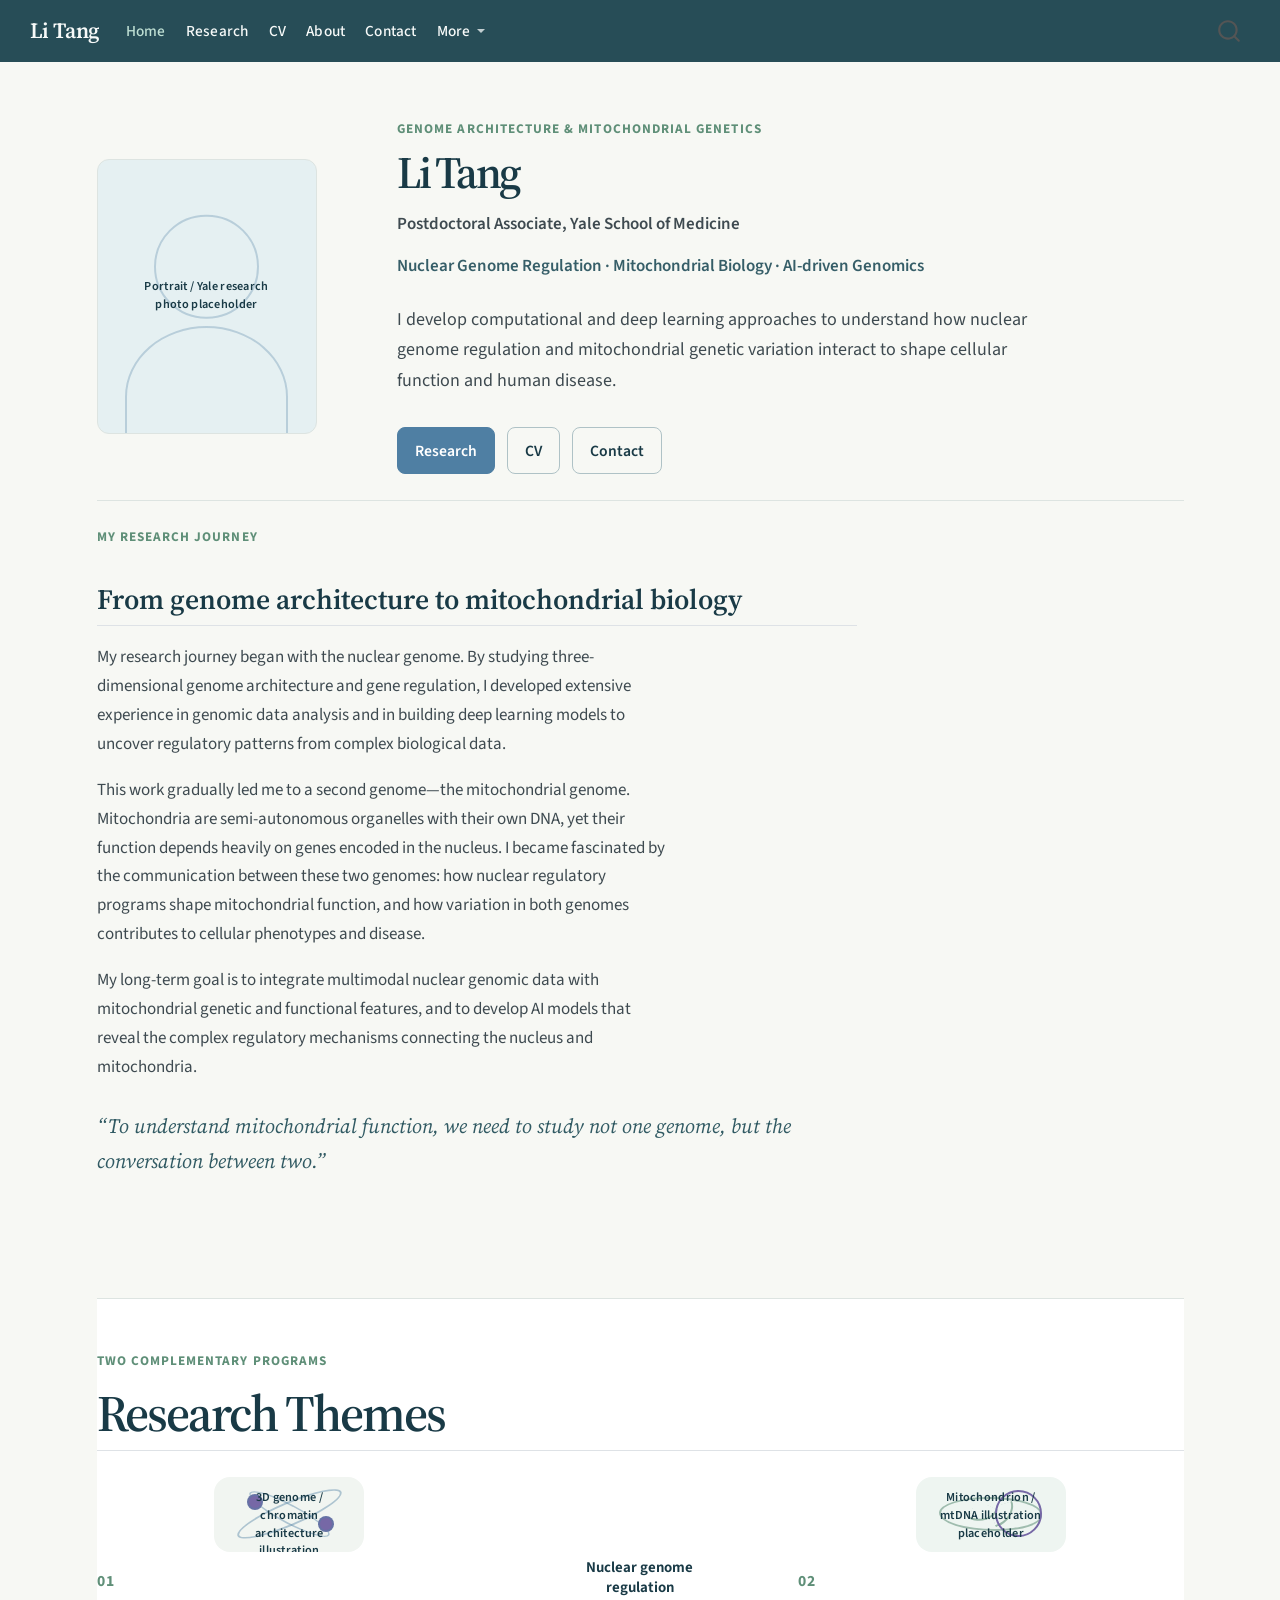
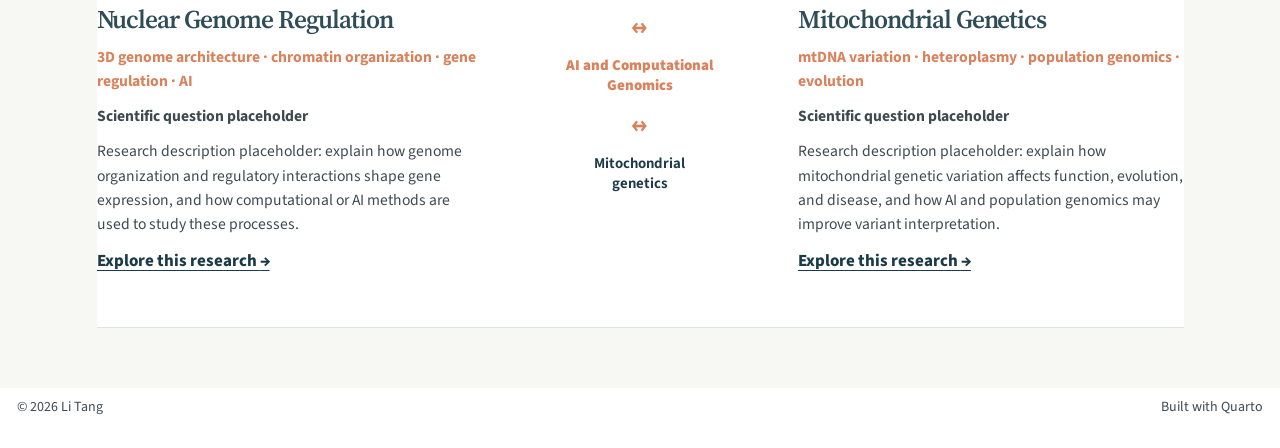
==== docs/index.html @ ddc43bac "Render Quarto site [skip ci]" ====
<!DOCTYPE html>
<html xmlns="http://www.w3.org/1999/xhtml" lang="en" xml:lang="en"><head>

<meta charset="utf-8">
<meta name="generator" content="quarto-1.9.38">

<meta name="viewport" content="width=device-width, initial-scale=1.0, user-scalable=yes">


<title>Li Tang</title>
<style>
/* Default styles provided by pandoc.
** See https://pandoc.org/MANUAL.html#variables-for-html for config info.
*/
code{white-space: pre-wrap;}
span.smallcaps{font-variant: small-caps;}
div.columns{display: flex; gap: min(4vw, 1.5em);}
div.column{flex: auto; overflow-x: auto;}
div.hanging-indent{margin-left: 1.5em; text-indent: -1.5em;}
ul.task-list{list-style: none;}
ul.task-list li input[type="checkbox"] {
  width: 0.8em;
  margin: 0 0.8em 0.2em -1em; /* quarto-specific, see https://github.com/quarto-dev/quarto-cli/issues/4556 */ 
  vertical-align: middle;
}
</style>


<script src="site_libs/quarto-nav/quarto-nav.js"></script>
<script src="site_libs/quarto-nav/headroom.min.js"></script>
<script src="site_libs/clipboard/clipboard.min.js"></script>
<script src="site_libs/quarto-search/autocomplete.umd.js"></script>
<script src="site_libs/quarto-search/fuse.min.js"></script>
<script src="site_libs/quarto-search/quarto-search.js"></script>
<meta name="quarto:offset" content="./">
<script src="site_libs/quarto-html/quarto.js" type="module"></script>
<script src="site_libs/quarto-html/tabsets/tabsets.js" type="module"></script>
<script src="site_libs/quarto-html/popper.min.js"></script>
<script src="site_libs/quarto-html/tippy.umd.min.js"></script>
<script src="site_libs/quarto-html/anchor.min.js"></script>
<link href="site_libs/quarto-html/tippy.css" rel="stylesheet">
<link href="site_libs/quarto-html/quarto-syntax-highlighting-15634bcf2e68342d4ad2dfa704d543f6.css" rel="stylesheet" id="quarto-text-highlighting-styles">
<script src="site_libs/bootstrap/bootstrap.min.js"></script>
<link href="site_libs/bootstrap/bootstrap-icons.css" rel="stylesheet">
<link href="site_libs/bootstrap/bootstrap-c98d9d0b3b0a085d3ddf71e6e91476d8.min.css" rel="stylesheet" append-hash="true" id="quarto-bootstrap" data-mode="light">
<script id="quarto-search-options" type="application/json">{
  "location": "navbar",
  "copy-button": false,
  "collapse-after": 3,
  "panel-placement": "end",
  "type": "overlay",
  "limit": 50,
  "keyboard-shortcut": [
    "f",
    "/",
    "s"
  ],
  "show-item-context": false,
  "language": {
    "search-no-results-text": "No results",
    "search-matching-documents-text": "matching documents",
    "search-copy-link-title": "Copy link to search",
    "search-hide-matches-text": "Hide additional matches",
    "search-more-match-text": "more match in this document",
    "search-more-matches-text": "more matches in this document",
    "search-clear-button-title": "Clear",
    "search-text-placeholder": "",
    "search-detached-cancel-button-title": "Cancel",
    "search-submit-button-title": "Submit",
    "search-label": "Search"
  }
}</script>


<link rel="stylesheet" href="styles.css">
</head>

<body class="nav-fixed quarto-light">

<div id="quarto-search-results"></div>
  <header id="quarto-header" class="headroom fixed-top">
    <nav class="navbar navbar-expand-lg " data-bs-theme="dark">
      <div class="navbar-container container-fluid">
      <div class="navbar-brand-container mx-auto">
    <a class="navbar-brand" href="./index.html">
    <span class="navbar-title">Li Tang</span>
    </a>
  </div>
            <div id="quarto-search" class="" title="Search"></div>
          <button class="navbar-toggler" type="button" data-bs-toggle="collapse" data-bs-target="#navbarCollapse" aria-controls="navbarCollapse" role="menu" aria-expanded="false" aria-label="Toggle navigation" onclick="if (window.quartoToggleHeadroom) { window.quartoToggleHeadroom(); }">
  <span class="navbar-toggler-icon"></span>
</button>
          <div class="collapse navbar-collapse" id="navbarCollapse">
            <ul class="navbar-nav navbar-nav-scroll me-auto">
  <li class="nav-item">
    <a class="nav-link active" href="./index.html" aria-current="page"> 
<span class="menu-text">Home</span></a>
  </li>  
  <li class="nav-item">
    <a class="nav-link" href="./research.html"> 
<span class="menu-text">Research</span></a>
  </li>  
  <li class="nav-item">
    <a class="nav-link" href="./cv.html"> 
<span class="menu-text">CV</span></a>
  </li>  
  <li class="nav-item">
    <a class="nav-link" href="./about.html"> 
<span class="menu-text">About</span></a>
  </li>  
  <li class="nav-item">
    <a class="nav-link" href="./contact.html"> 
<span class="menu-text">Contact</span></a>
  </li>  
  <li class="nav-item dropdown ">
    <a class="nav-link dropdown-toggle" href="#" id="nav-menu-more" role="link" data-bs-toggle="dropdown" aria-expanded="false">
 <span class="menu-text">More</span>
    </a>
    <ul class="dropdown-menu" aria-labelledby="nav-menu-more">    
        <li>
    <a class="dropdown-item" href="./tutorials.html">
 <span class="dropdown-text">Tutorials</span></a>
  </li>  
        <li>
    <a class="dropdown-item" href="./resources.html">
 <span class="dropdown-text">Resources</span></a>
  </li>  
    </ul>
  </li>
</ul>
          </div> <!-- /navcollapse -->
            <div class="quarto-navbar-tools">
</div>
      </div> <!-- /container-fluid -->
    </nav>
</header>
<!-- content -->
<div id="quarto-content" class="quarto-container page-columns page-rows-contents page-layout-full page-navbar">
<!-- sidebar -->
<!-- margin-sidebar -->
    
<!-- main -->
<main class="content column-page" id="quarto-document-content"><header id="title-block-header" class="quarto-title-block"></header>




<div class="homepage">

<!-- TODO: Replace with final portrait. -->
<section class="home-section hero-section" aria-labelledby="home-title">
  <div class="hero-grid">
    <div class="image-placeholder portrait-placeholder" role="img" aria-label="Portrait or Yale research photo placeholder">
      <span>Portrait / Yale research photo placeholder</span>
    </div>
    <div class="hero-copy">
      <p class="eyebrow">Genome Architecture &amp; Mitochondrial Genetics</p>
      <h1 id="home-title">Li Tang</h1>
      <p class="position-placeholder">Postdoctoral Associate, Yale School of Medicine</p>
      <p class="research-identity">Nuclear Genome Regulation <span aria-hidden="true">·</span> Mitochondrial Biology <span aria-hidden="true">·</span> AI-driven Genomics</p>
      <p class="hero-introduction">I develop computational and deep learning approaches to understand how nuclear genome regulation and mitochondrial genetic variation interact to shape cellular function and human disease.</p>
      <div class="button-row" aria-label="Primary site links">
        <a class="custom-button" href="research.html">Research</a>
        <a class="custom-button secondary-button" href="cv.html">CV</a>
        <a class="custom-button secondary-button" href="contact.html">Contact</a>
      </div>
    </div>
  </div>

  <div class="intro-section compact-intro" aria-labelledby="about-work-title">
    <div class="narrow-copy">
      <p class="eyebrow">My Research Journey</p>
      <h2 id="about-work-title" class="anchored">From genome architecture to mitochondrial biology</h2>
      <p>My research journey began with the nuclear genome. By studying three-dimensional genome architecture and gene regulation, I developed extensive experience in genomic data analysis and in building deep learning models to uncover regulatory patterns from complex biological data.</p>

      <p>This work gradually led me to a second genome—the mitochondrial genome. Mitochondria are semi-autonomous organelles with their own DNA, yet their function depends heavily on genes encoded in the nucleus. I became fascinated by the communication between these two genomes: how nuclear regulatory programs shape mitochondrial function, and how variation in both genomes contributes to cellular phenotypes and disease.</p>

      <p>My long-term goal is to integrate multimodal nuclear genomic data with mitochondrial genetic and functional features, and to develop AI models that reveal the complex regulatory mechanisms connecting the nucleus and mitochondria.</p>
      <p class="pull-quote">“To understand mitochondrial function, we need to study not one genome, but the conversation between two.”</p>
    </div>
  </div>
</section>

<section class="home-section themes-section" aria-labelledby="themes-title">
  <div class="section-heading">
    <p class="eyebrow">Two complementary programs</p>
    <h2 id="themes-title" class="anchored">Research Themes</h2>
  </div>
  <div class="research-directions">
    <article class="research-panel nuclear-panel">
      <!-- TODO: Replace with final 3D genome illustration. -->
      <div class="image-placeholder research-visual-placeholder genome-visual" role="img" aria-label="3D genome and chromatin architecture illustration placeholder">
        <span>3D genome / chromatin architecture illustration placeholder</span>
        <i class="genome-orbit orbit-one" aria-hidden="true"></i><i class="genome-orbit orbit-two" aria-hidden="true"></i><i class="genome-node node-one" aria-hidden="true"></i><i class="genome-node node-two" aria-hidden="true"></i>
      </div>
      <div class="research-copy">
        <p class="theme-number">01</p>
        <h3 class="anchored">Nuclear Genome Regulation</h3>
        <p class="theme-subtitle">3D genome architecture · chromatin organization · gene regulation · AI</p>
        <p><strong>Scientific question placeholder</strong></p>
        <p>Research description placeholder: explain how genome organization and regulatory interactions shape gene expression, and how computational or AI methods are used to study these processes.</p>
        <a class="text-link" href="research.html#nuclear-genome-regulation-and-3d-genome-architecture">Explore this research <span aria-hidden="true">→</span></a>
      </div>
    </article>
    <div class="research-connection" aria-label="The two research directions are connected through AI and computational genomics">
      <span>Nuclear genome regulation</span><span class="connection-arrow" aria-hidden="true">↔</span><strong>AI and Computational Genomics</strong><span class="connection-arrow" aria-hidden="true">↔</span><span>Mitochondrial genetics</span>
    </div>
    <article class="research-panel mitochondrial-panel">
      <div class="research-copy">
        <p class="theme-number">02</p>
        <h3 class="anchored">Mitochondrial Genetics</h3>
        <p class="theme-subtitle">mtDNA variation · heteroplasmy · population genomics · evolution</p>
        <p><strong>Scientific question placeholder</strong></p>
        <p>Research description placeholder: explain how mitochondrial genetic variation affects function, evolution, and disease, and how AI and population genomics may improve variant interpretation.</p>
        <a class="text-link" href="research.html#mitochondrial-genetics-and-biology">Explore this research <span aria-hidden="true">→</span></a>
      </div>
      <!-- TODO: Replace with final mitochondrial illustration. -->
      <div class="image-placeholder research-visual-placeholder mitochondria-visual" role="img" aria-label="Mitochondrion and mitochondrial DNA illustration placeholder">
        <span>Mitochondrion / mtDNA illustration placeholder</span>
        <i class="mito-body" aria-hidden="true"></i><i class="mito-fold fold-one" aria-hidden="true"></i><i class="mito-fold fold-two" aria-hidden="true"></i><i class="mtdna-ring" aria-hidden="true"></i>
      </div>
    </article>
  </div>
</section>

</div>



</main> <!-- /main -->
<script id="quarto-html-after-body" type="application/javascript">
  window.document.addEventListener("DOMContentLoaded", function (event) {
    const icon = "";
    const anchorJS = new window.AnchorJS();
    anchorJS.options = {
      placement: 'right',
      icon: icon
    };
    anchorJS.add('.anchored');
    const isCodeAnnotation = (el) => {
      for (const clz of el.classList) {
        if (clz.startsWith('code-annotation-')) {                     
          return true;
        }
      }
      return false;
    }
    const onCopySuccess = function(e) {
      // button target
      const button = e.trigger;
      // don't keep focus
      button.blur();
      // flash "checked"
      button.classList.add('code-copy-button-checked');
      var currentTitle = button.getAttribute("title");
      button.setAttribute("title", "Copied!");
      let tooltip;
      if (window.bootstrap) {
        button.setAttribute("data-bs-toggle", "tooltip");
        button.setAttribute("data-bs-placement", "left");
        button.setAttribute("data-bs-title", "Copied!");
        tooltip = new bootstrap.Tooltip(button, 
          { trigger: "manual", 
            customClass: "code-copy-button-tooltip",
            offset: [0, -8]});
        tooltip.show();    
      }
      setTimeout(function() {
        if (tooltip) {
          tooltip.hide();
          button.removeAttribute("data-bs-title");
          button.removeAttribute("data-bs-toggle");
          button.removeAttribute("data-bs-placement");
        }
        button.setAttribute("title", currentTitle);
        button.classList.remove('code-copy-button-checked');
      }, 1000);
      // clear code selection
      e.clearSelection();
    }
    const getTextToCopy = function(trigger) {
      const outerScaffold = trigger.parentElement.cloneNode(true);
      const codeEl = outerScaffold.querySelector('code');
      for (const childEl of codeEl.children) {
        if (isCodeAnnotation(childEl)) {
          childEl.remove();
        }
      }
      return codeEl.innerText;
    }
    const clipboard = new window.ClipboardJS('.code-copy-button:not([data-in-quarto-modal])', {
      text: getTextToCopy
    });
    clipboard.on('success', onCopySuccess);
    if (window.document.getElementById('quarto-embedded-source-code-modal')) {
      const clipboardModal = new window.ClipboardJS('.code-copy-button[data-in-quarto-modal]', {
        text: getTextToCopy,
        container: window.document.getElementById('quarto-embedded-source-code-modal')
      });
      clipboardModal.on('success', onCopySuccess);
    }
      var localhostRegex = new RegExp(/^(?:http|https):\/\/localhost\:?[0-9]*\//);
      var mailtoRegex = new RegExp(/^mailto:/);
        var filterRegex = new RegExp('/' + window.location.host + '/');
      var isInternal = (href) => {
          return filterRegex.test(href) || localhostRegex.test(href) || mailtoRegex.test(href);
      }
      // Inspect non-navigation links and adorn them if external
     var links = window.document.querySelectorAll('a[href]:not(.nav-link):not(.navbar-brand):not(.toc-action):not(.sidebar-link):not(.sidebar-item-toggle):not(.pagination-link):not(.no-external):not([aria-hidden]):not(.dropdown-item):not(.quarto-navigation-tool):not(.about-link)');
      for (var i=0; i<links.length; i++) {
        const link = links[i];
        if (!isInternal(link.href)) {
          // undo the damage that might have been done by quarto-nav.js in the case of
          // links that we want to consider external
          if (link.dataset.originalHref !== undefined) {
            link.href = link.dataset.originalHref;
          }
        }
      }
    function tippyHover(el, contentFn, onTriggerFn, onUntriggerFn) {
      const config = {
        allowHTML: true,
        maxWidth: 500,
        delay: 100,
        arrow: false,
        appendTo: function(el) {
            return el.parentElement;
        },
        interactive: true,
        interactiveBorder: 10,
        theme: 'quarto',
        placement: 'bottom-start',
      };
      if (contentFn) {
        config.content = contentFn;
      }
      if (onTriggerFn) {
        config.onTrigger = onTriggerFn;
      }
      if (onUntriggerFn) {
        config.onUntrigger = onUntriggerFn;
      }
      window.tippy(el, config); 
    }
    const noterefs = window.document.querySelectorAll('a[role="doc-noteref"]');
    for (var i=0; i<noterefs.length; i++) {
      const ref = noterefs[i];
      tippyHover(ref, function() {
        // use id or data attribute instead here
        let href = ref.getAttribute('data-footnote-href') || ref.getAttribute('href');
        try { href = new URL(href).hash; } catch {}
        const id = href.replace(/^#\/?/, "");
        const note = window.document.getElementById(id);
        if (note) {
          return note.innerHTML;
        } else {
          return "";
        }
      });
    }
    const xrefs = window.document.querySelectorAll('a.quarto-xref');
    const processXRef = (id, note) => {
      // Strip column container classes
      const stripColumnClz = (el) => {
        el.classList.remove("page-full", "page-columns");
        if (el.children) {
          for (const child of el.children) {
            stripColumnClz(child);
          }
        }
      }
      stripColumnClz(note)
      if (id === null || id.startsWith('sec-')) {
        // Special case sections, only their first couple elements
        const container = document.createElement("div");
        if (note.children && note.children.length > 2) {
          container.appendChild(note.children[0].cloneNode(true));
          for (let i = 1; i < note.children.length; i++) {
            const child = note.children[i];
            if (child.tagName === "P" && child.innerText === "") {
              continue;
            } else {
              container.appendChild(child.cloneNode(true));
              break;
            }
          }
          if (window.Quarto?.typesetMath) {
            window.Quarto.typesetMath(container);
          }
          return container.innerHTML
        } else {
          if (window.Quarto?.typesetMath) {
            window.Quarto.typesetMath(note);
          }
          return note.innerHTML;
        }
      } else {
        // Remove any anchor links if they are present
        const anchorLink = note.querySelector('a.anchorjs-link');
        if (anchorLink) {
          anchorLink.remove();
        }
        if (window.Quarto?.typesetMath) {
          window.Quarto.typesetMath(note);
        }
        if (note.classList.contains("callout")) {
          return note.outerHTML;
        } else {
          return note.innerHTML;
        }
      }
    }
    for (var i=0; i<xrefs.length; i++) {
      const xref = xrefs[i];
      tippyHover(xref, undefined, function(instance) {
        instance.disable();
        let url = xref.getAttribute('href');
        let hash = undefined; 
        if (url.startsWith('#')) {
          hash = url;
        } else {
          try { hash = new URL(url).hash; } catch {}
        }
        if (hash) {
          const id = hash.replace(/^#\/?/, "");
          const note = window.document.getElementById(id);
          if (note !== null) {
            try {
              const html = processXRef(id, note.cloneNode(true));
              instance.setContent(html);
            } finally {
              instance.enable();
              instance.show();
            }
          } else {
            // See if we can fetch this
            fetch(url.split('#')[0])
            .then(res => res.text())
            .then(html => {
              const parser = new DOMParser();
              const htmlDoc = parser.parseFromString(html, "text/html");
              const note = htmlDoc.getElementById(id);
              if (note !== null) {
                const html = processXRef(id, note);
                instance.setContent(html);
              } 
            }).finally(() => {
              instance.enable();
              instance.show();
            });
          }
        } else {
          // See if we can fetch a full url (with no hash to target)
          // This is a special case and we should probably do some content thinning / targeting
          fetch(url)
          .then(res => res.text())
          .then(html => {
            const parser = new DOMParser();
            const htmlDoc = parser.parseFromString(html, "text/html");
            const note = htmlDoc.querySelector('main.content');
            if (note !== null) {
              // This should only happen for chapter cross references
              // (since there is no id in the URL)
              // remove the first header
              if (note.children.length > 0 && note.children[0].tagName === "HEADER") {
                note.children[0].remove();
              }
              const html = processXRef(null, note);
              instance.setContent(html);
            } 
          }).finally(() => {
            instance.enable();
            instance.show();
          });
        }
      }, function(instance) {
      });
    }
        let selectedAnnoteEl;
        const selectorForAnnotation = ( cell, annotation) => {
          let cellAttr = 'data-code-cell="' + cell + '"';
          let lineAttr = 'data-code-annotation="' +  annotation + '"';
          const selector = 'span[' + cellAttr + '][' + lineAttr + ']';
          return selector;
        }
        const selectCodeLines = (annoteEl) => {
          const doc = window.document;
          const targetCell = annoteEl.getAttribute("data-target-cell");
          const targetAnnotation = annoteEl.getAttribute("data-target-annotation");
          const annoteSpan = window.document.querySelector(selectorForAnnotation(targetCell, targetAnnotation));
          const lines = annoteSpan.getAttribute("data-code-lines").split(",");
          const lineIds = lines.map((line) => {
            return targetCell + "-" + line;
          })
          let top = null;
          let height = null;
          let parent = null;
          if (lineIds.length > 0) {
              //compute the position of the single el (top and bottom and make a div)
              const el = window.document.getElementById(lineIds[0]);
              top = el.offsetTop;
              height = el.offsetHeight;
              parent = el.parentElement.parentElement;
            if (lineIds.length > 1) {
              const lastEl = window.document.getElementById(lineIds[lineIds.length - 1]);
              const bottom = lastEl.offsetTop + lastEl.offsetHeight;
              height = bottom - top;
            }
            if (top !== null && height !== null && parent !== null) {
              // cook up a div (if necessary) and position it 
              let div = window.document.getElementById("code-annotation-line-highlight");
              if (div === null) {
                div = window.document.createElement("div");
                div.setAttribute("id", "code-annotation-line-highlight");
                div.style.position = 'absolute';
                parent.appendChild(div);
              }
              div.style.top = top - 2 + "px";
              div.style.height = height + 4 + "px";
              div.style.left = 0;
              let gutterDiv = window.document.getElementById("code-annotation-line-highlight-gutter");
              if (gutterDiv === null) {
                gutterDiv = window.document.createElement("div");
                gutterDiv.setAttribute("id", "code-annotation-line-highlight-gutter");
                gutterDiv.style.position = 'absolute';
                const codeCell = window.document.getElementById(targetCell);
                const gutter = codeCell.querySelector('.code-annotation-gutter');
                gutter.appendChild(gutterDiv);
              }
              gutterDiv.style.top = top - 2 + "px";
              gutterDiv.style.height = height + 4 + "px";
            }
            selectedAnnoteEl = annoteEl;
          }
        };
        const unselectCodeLines = () => {
          const elementsIds = ["code-annotation-line-highlight", "code-annotation-line-highlight-gutter"];
          elementsIds.forEach((elId) => {
            const div = window.document.getElementById(elId);
            if (div) {
              div.remove();
            }
          });
          selectedAnnoteEl = undefined;
        };
          // Handle positioning of the toggle
      window.addEventListener(
        "resize",
        throttle(() => {
          elRect = undefined;
          if (selectedAnnoteEl) {
            selectCodeLines(selectedAnnoteEl);
          }
        }, 10)
      );
      function throttle(fn, ms) {
      let throttle = false;
      let timer;
        return (...args) => {
          if(!throttle) { // first call gets through
              fn.apply(this, args);
              throttle = true;
          } else { // all the others get throttled
              if(timer) clearTimeout(timer); // cancel #2
              timer = setTimeout(() => {
                fn.apply(this, args);
                timer = throttle = false;
              }, ms);
          }
        };
      }
        // Attach click handler to the DT
        const annoteDls = window.document.querySelectorAll('dt[data-target-cell]');
        for (const annoteDlNode of annoteDls) {
          annoteDlNode.addEventListener('click', (event) => {
            const clickedEl = event.target;
            if (clickedEl !== selectedAnnoteEl) {
              unselectCodeLines();
              const activeEl = window.document.querySelector('dt[data-target-cell].code-annotation-active');
              if (activeEl) {
                activeEl.classList.remove('code-annotation-active');
              }
              selectCodeLines(clickedEl);
              clickedEl.classList.add('code-annotation-active');
            } else {
              // Unselect the line
              unselectCodeLines();
              clickedEl.classList.remove('code-annotation-active');
            }
          });
        }
    const findCites = (el) => {
      const parentEl = el.parentElement;
      if (parentEl) {
        const cites = parentEl.dataset.cites;
        if (cites) {
          return {
            el,
            cites: cites.split(' ')
          };
        } else {
          return findCites(el.parentElement)
        }
      } else {
        return undefined;
      }
    };
    var bibliorefs = window.document.querySelectorAll('a[role="doc-biblioref"]');
    for (var i=0; i<bibliorefs.length; i++) {
      const ref = bibliorefs[i];
      const citeInfo = findCites(ref);
      if (citeInfo) {
        tippyHover(citeInfo.el, function() {
          var popup = window.document.createElement('div');
          citeInfo.cites.forEach(function(cite) {
            var citeDiv = window.document.createElement('div');
            citeDiv.classList.add('hanging-indent');
            citeDiv.classList.add('csl-entry');
            var biblioDiv = window.document.getElementById('ref-' + cite);
            if (biblioDiv) {
              citeDiv.innerHTML = biblioDiv.innerHTML;
            }
            popup.appendChild(citeDiv);
          });
          return popup.innerHTML;
        });
      }
    }
  });
  </script>
</div> <!-- /content -->
<footer class="footer">
  <div class="nav-footer">
    <div class="nav-footer-left">
<p>© 2026 Li Tang</p>
</div>   
    <div class="nav-footer-center">
      &nbsp;
    </div>
    <div class="nav-footer-right">
<p>Built with Quarto</p>
</div>
  </div>
</footer>




</body></html>
---- docs/site_libs/quarto-html/tippy.css ----
.tippy-box[data-animation=fade][data-state=hidden]{opacity:0}[data-tippy-root]{max-width:calc(100vw - 10px)}.tippy-box{position:relative;background-color:#333;color:#fff;border-radius:4px;font-size:14px;line-height:1.4;white-space:normal;outline:0;transition-property:transform,visibility,opacity}.tippy-box[data-placement^=top]>.tippy-arrow{bottom:0}.tippy-box[data-placement^=top]>.tippy-arrow:before{bottom:-7px;left:0;border-width:8px 8px 0;border-top-color:initial;transform-origin:center top}.tippy-box[data-placement^=bottom]>.tippy-arrow{top:0}.tippy-box[data-placement^=bottom]>.tippy-arrow:before{top:-7px;left:0;border-width:0 8px 8px;border-bottom-color:initial;transform-origin:center bottom}.tippy-box[data-placement^=left]>.tippy-arrow{right:0}.tippy-box[data-placement^=left]>.tippy-arrow:before{border-width:8px 0 8px 8px;border-left-color:initial;right:-7px;transform-origin:center left}.tippy-box[data-placement^=right]>.tippy-arrow{left:0}.tippy-box[data-placement^=right]>.tippy-arrow:before{left:-7px;border-width:8px 8px 8px 0;border-right-color:initial;transform-origin:center right}.tippy-box[data-inertia][data-state=visible]{transition-timing-function:cubic-bezier(.54,1.5,.38,1.11)}.tippy-arrow{width:16px;height:16px;color:#333}.tippy-arrow:before{content:"";position:absolute;border-color:transparent;border-style:solid}.tippy-content{position:relative;padding:5px 9px;z-index:1}
---- docs/site_libs/quarto-html/quarto-syntax-highlighting-15634bcf2e68342d4ad2dfa704d543f6.css ----
/* quarto syntax highlight colors */
:root {
  --quarto-hl-ot-color: #003B4F;
  --quarto-hl-at-color: #657422;
  --quarto-hl-ss-color: #20794D;
  --quarto-hl-an-color: #5E5E5E;
  --quarto-hl-fu-color: #4758AB;
  --quarto-hl-st-color: #20794D;
  --quarto-hl-cf-color: #003B4F;
  --quarto-hl-op-color: #5E5E5E;
  --quarto-hl-er-color: #AD0000;
  --quarto-hl-bn-color: #AD0000;
  --quarto-hl-al-color: #AD0000;
  --quarto-hl-va-color: #111111;
  --quarto-hl-bu-color: inherit;
  --quarto-hl-ex-color: inherit;
  --quarto-hl-pp-color: #AD0000;
  --quarto-hl-in-color: #5E5E5E;
  --quarto-hl-vs-color: #20794D;
  --quarto-hl-wa-color: #5E5E5E;
  --quarto-hl-do-color: #5E5E5E;
  --quarto-hl-im-color: #00769E;
  --quarto-hl-ch-color: #20794D;
  --quarto-hl-dt-color: #AD0000;
  --quarto-hl-fl-color: #AD0000;
  --quarto-hl-co-color: #5E5E5E;
  --quarto-hl-cv-color: #5E5E5E;
  --quarto-hl-cn-color: #8f5902;
  --quarto-hl-sc-color: #5E5E5E;
  --quarto-hl-dv-color: #AD0000;
  --quarto-hl-kw-color: #003B4F;
}

/* other quarto variables */
:root {
  --quarto-font-monospace: SFMono-Regular, Menlo, Monaco, Consolas, "Liberation Mono", "Courier New", monospace;
}

/* syntax highlight based on Pandoc's rules */
pre > code.sourceCode > span {
  color: #003B4F;
}

code.sourceCode > span {
  color: #003B4F;
}

div.sourceCode,
div.sourceCode pre.sourceCode {
  color: #003B4F;
}

/* Normal */
code span {
  color: #003B4F;
}

/* Alert */
code span.al {
  color: #AD0000;
  font-style: inherit;
}

/* Annotation */
code span.an {
  color: #5E5E5E;
  font-style: inherit;
}

/* Attribute */
code span.at {
  color: #657422;
  font-style: inherit;
}

/* BaseN */
code span.bn {
  color: #AD0000;
  font-style: inherit;
}

/* BuiltIn */
code span.bu {
  font-style: inherit;
}

/* ControlFlow */
code span.cf {
  color: #003B4F;
  font-weight: bold;
  font-style: inherit;
}

/* Char */
code span.ch {
  color: #20794D;
  font-style: inherit;
}

/* Constant */
code span.cn {
  color: #8f5902;
  font-style: inherit;
}

/* Comment */
code span.co {
  color: #5E5E5E;
  font-style: inherit;
}

/* CommentVar */
code span.cv {
  color: #5E5E5E;
  font-style: italic;
}

/* Documentation */
code span.do {
  color: #5E5E5E;
  font-style: italic;
}

/* DataType */
code span.dt {
  color: #AD0000;
  font-style: inherit;
}

/* DecVal */
code span.dv {
  color: #AD0000;
  font-style: inherit;
}

/* Error */
code span.er {
  color: #AD0000;
  font-style: inherit;
}

/* Extension */
code span.ex {
  font-style: inherit;
}

/* Float */
code span.fl {
  color: #AD0000;
  font-style: inherit;
}

/* Function */
code span.fu {
  color: #4758AB;
  font-style: inherit;
}

/* Import */
code span.im {
  color: #00769E;
  font-style: inherit;
}

/* Information */
code span.in {
  color: #5E5E5E;
  font-style: inherit;
}

/* Keyword */
code span.kw {
  color: #003B4F;
  font-weight: bold;
  font-style: inherit;
}

/* Operator */
code span.op {
  color: #5E5E5E;
  font-style: inherit;
}

/* Other */
code span.ot {
  color: #003B4F;
  font-style: inherit;
}

/* Preprocessor */
code span.pp {
  color: #AD0000;
  font-style: inherit;
}

/* SpecialChar */
code span.sc {
  color: #5E5E5E;
  font-style: inherit;
}

/* SpecialString */
code span.ss {
  color: #20794D;
  font-style: inherit;
}

/* String */
code span.st {
  color: #20794D;
  font-style: inherit;
}

/* Variable */
code span.va {
  color: #111111;
  font-style: inherit;
}

/* VerbatimString */
code span.vs {
  color: #20794D;
  font-style: inherit;
}

/* Warning */
code span.wa {
  color: #5E5E5E;
  font-style: italic;
}

.prevent-inlining {
  content: "</";
}

/*# sourceMappingURL=f23921c56f73e400b49028c9186a1aa0.css.map */
---- docs/styles.css ----
@import url("https://fonts.googleapis.com/css2?family=Source+Sans+3:wght@400;500;600;700&family=Source+Serif+4:opsz,wght@8..60,500;8..60,600&display=swap");

:root {
  --text: #3E4A50;
  --heading: #193A46;
  --muted: #6D797D;
  --nuclear: #4F7FA3;
  --mitochondrial: #5F8F78;
  --mitochondrial-orange: #D9825B;
  --ai: #7668A6;
  --background: #F7F8F4;
  --surface: #FFFFFF;
  --surface-soft: #F1F5F1;
  --border: #DDE4E1;
  --navbar: #274D57;
  --navbar-active: #BFE0D4;
}
body { color:var(--text); background:var(--background); font-family:"Source Sans 3",Arial,sans-serif; }
main.content { max-width:1200px; margin:auto; padding:0 24px; line-height:1.7; }
h1,h2,h3 { color:var(--heading); font-family:"Source Serif 4",Georgia,serif; font-weight:600; }
p,li { max-width:72ch; color:var(--text); }
.homepage { overflow:hidden; }
.home-section { padding:clamp(3.8rem,8vw,7rem) 0; }
.hero-section { padding-top:clamp(1rem,2vw,2rem); }
.hero-grid,.beyond-grid { display:grid; grid-template-columns:minmax(200px,.5fr) minmax(0,1.5fr); gap:clamp(1.25rem,3vw,2.5rem); align-items:center; }
.eyebrow,.theme-number { margin:0 0 .65rem; color:var(--mitochondrial); font-family:"Source Sans 3",Arial,sans-serif; font-size:.78rem; font-weight:700; letter-spacing:.08em; text-transform:uppercase; }
.hero-copy h1 { margin:0; font-size:clamp(2.25rem,3.5vw,3.1rem); letter-spacing:-.055em; line-height:1; }
.position-placeholder { margin:.8rem 0; color:var(--text); font-weight:600; }
.research-identity { color:#365E68; font-weight:600; }
.hero-introduction { margin-top:1.4rem; font-size:1.06rem; }
.button-row { display:flex; flex-wrap:wrap; gap:.7rem; margin-top:1.8rem; }
.custom-button { display:inline-flex; align-items:center; justify-content:center; min-height:43px; padding:.55rem 1rem; border:1px solid var(--nuclear); border-radius:8px; background:var(--nuclear); color:#FFFFFF; font-family:"Source Sans 3",Arial,sans-serif; font-size:.92rem; font-weight:600; text-decoration:none; transition:background-color .15s ease,transform .15s ease; }
.custom-button:hover { background:#3F6F91; border-color:#3F6F91; color:#FFFFFF; text-decoration:none; transform:translateY(-1px); }
.secondary-button { background:transparent; color:var(--heading); border-color:#AFC2C6; }
.secondary-button:hover { background:#EDF3F1; color:var(--heading); border-color:#8FA9AE; }
.text-link { color:var(--heading); font-weight:750; text-underline-offset:4px; }
.text-link:hover { color:var(--mitochondrial-orange); }
.visually-hidden { position:absolute; width:1px; height:1px; overflow:hidden; clip:rect(0,0,0,0); white-space:nowrap; }
.image-placeholder { position:relative; display:grid; min-width:0; place-items:center; overflow:hidden; border:1px solid var(--border); border-radius:12px; background:var(--surface-soft); color:var(--text); isolation:isolate; }
.image-placeholder span { z-index:2; max-width:25ch; padding:.75rem; color:var(--heading); font-family:"Source Sans 3",Arial,sans-serif; font-size:.72rem; font-weight:600; letter-spacing:.025em; line-height:1.45; text-align:center; }
.portrait-placeholder { width:min(100%,220px); aspect-ratio:4/5; background:#E5F0F2; }
.portrait-placeholder::before { position:absolute; width:48%; aspect-ratio:1; border:2px solid rgba(79,127,163,.30); border-radius:50%; content:""; transform:translateY(-28%); }
.portrait-placeholder::after { position:absolute; bottom:-13%; width:75%; height:52%; border:2px solid rgba(79,127,163,.30); border-radius:50% 50% 0 0; content:""; }
.intro-section { border-top:1px solid var(--border); }
.narrow-copy { max-width:760px; }
.section-heading { margin-bottom:2.3rem; }
.section-heading h2,.beyond-copy h2,.connect-section h2 { margin:0; font-size:clamp(2rem,4vw,3.25rem); letter-spacing:-.04em; line-height:1.1; }
.pull-quote { margin-top:1.6rem; color:#315A63; font-family:"Source Serif 4",Georgia,serif; font-size:1.2rem; font-style:italic; }
.themes-section { background:var(--surface); margin:0 -24px; padding-right:24px; padding-left:24px; border-top:1px solid var(--border); border-bottom:1px solid var(--border); }
.research-panel { display:grid; grid-template-columns:1fr 1fr; gap:clamp(1.5rem,5vw,5rem); align-items:center; padding:clamp(1.25rem,3vw,2.4rem); border:1px solid var(--border); border-radius:12px; background:var(--surface); }
.research-panel + .research-panel { margin-top:1.7rem; }
.mitochondrial-panel { background:var(--surface-soft); }
.research-visual-placeholder { aspect-ratio:5/4; }
.research-copy h3 { margin:.15rem 0 .6rem; font-size:clamp(1.7rem,3vw,2.6rem); letter-spacing:-.04em; }
.theme-subtitle { color:var(--mitochondrial-orange); font-size:.92rem; font-weight:700; }
.genome-orbit,.genome-node,.mito-body,.mito-fold,.mtdna-ring { position:absolute; display:block; border:2px solid rgba(79,127,163,.42); }
.genome-orbit { width:75%; height:32%; border-radius:50%; transform:rotate(-23deg); }
.orbit-two { transform:rotate(28deg) scale(.8); }
.genome-node { width:16px; height:16px; border-radius:50%; background:var(--ai); }
.node-one { top:23%; left:22%; }
.node-two { right:20%; bottom:26%; }
.mitochondria-visual { background:#EEF5F1; }
.mito-body { width:69%; height:45%; border-color:rgba(95,143,120,.55); border-radius:48% 52% 45% 55%; }
.mito-fold { width:16%; height:27%; border-width:0 2px 2px 0; border-color:rgba(95,143,120,.60); border-radius:0 0 100% 0; }
.fold-one { left:37%; transform:rotate(23deg); }
.fold-two { right:33%; transform:rotate(-18deg); }
.mtdna-ring { top:18%; right:16%; width:47px; height:47px; border-color:var(--ai); border-radius:50%; }
.connection-section { background:var(--heading); color:#F7FAF9; margin:0 -24px; padding-right:24px; padding-left:24px; }
.connection-section h2 { color:white; }
.centered-heading { text-align:center; }
.connection-diagram { display:grid; grid-template-columns:1fr 1fr; gap:1rem 2.2rem; max-width:900px; margin:auto; text-align:center; }
.connection-stream { display:grid; gap:.6rem; justify-items:center; }
.connection-node,.method-layer { width:100%; max-width:340px; padding:.9rem 1rem; border:1px solid rgba(255,255,255,.35); border-radius:14px; background:rgba(255,255,255,.11); color:white; font-weight:700; line-height:1.3; }
.small-node { font-size:.9rem; font-weight:600; }
.warm-node { border-color:rgba(217,130,91,.72); }
.diagram-arrow { color:var(--mitochondrial-orange); font-size:1.4rem; line-height:1; }
.method-layer { grid-column:1/-1; justify-self:center; border-color:var(--mitochondrial-orange); background:rgba(217,130,91,.16); }
.merge-arrow,.outcome-node { grid-column:1/-1; justify-self:center; }
.outcome-node { max-width:410px; background:#FFFFFF; color:var(--heading); }
.vision-note { margin:2rem auto 0; color:#E2EFEB; font-size:.92rem; text-align:center; }
.journey-section { background:var(--surface-soft); margin:0 -24px; padding-right:24px; padding-left:24px; }
.journey-timeline { display:grid; grid-template-columns:repeat(4,1fr); gap:1.25rem; padding:0; list-style:none; }
.journey-timeline li { position:relative; padding:0 1rem 0 0; }
.journey-timeline li:not(:last-child)::after { position:absolute; top:19px; right:-5px; left:39px; height:1px; background:#AFC2C6; content:""; }
.journey-marker { position:relative; z-index:1; display:grid; width:39px; height:39px; place-items:center; border-radius:50%; background:var(--nuclear); color:white; font-weight:750; }
.journey-timeline h3 { margin:1rem 0 .35rem; font-size:1.2rem; }
.journey-timeline p { margin:0; color:var(--muted); font-size:.92rem; }
.projects-section { background:var(--surface); margin:0 -24px; padding-right:24px; padding-left:24px; }
.project-grid { display:grid; grid-template-columns:repeat(3,1fr); gap:1.25rem; }
.project-card { display:flex; min-width:0; flex-direction:column; overflow:hidden; border:1px solid var(--border); border-radius:12px; background:var(--surface); box-shadow:none; }
.project-image-placeholder { aspect-ratio:16/10; border:0; border-bottom:1px solid var(--border); border-radius:0; background:#E5F0F2; }
.project-card:nth-child(2) .project-image-placeholder { background:#F8EEE7; }
.project-card:nth-child(3) .project-image-placeholder { background:#ECE9F5; }
.project-card-copy { display:flex; height:100%; flex-direction:column; padding:1.35rem; }
.project-card h3 { margin:0 0 .65rem; font-size:1.3rem; }
.project-card p { margin:0 0 .8rem; }
.project-status { color:var(--muted); font-size:.86rem; font-style:italic; }
.project-card .text-link { margin-top:auto; }
.selected-work-list { border-top:1px solid var(--border); }
.selected-work-list article { display:grid; grid-template-columns:1.7fr 1fr 1fr; gap:1rem; align-items:baseline; padding:1.1rem 0; border-bottom:1px solid var(--border); }
.selected-work-list h3,.selected-work-list p { margin:0; }
.selected-work-list h3 { font-size:1.05rem; }
.selected-work-list p,.selected-work-list span { color:var(--muted); font-size:.9rem; }
.selected-work-list span { color:var(--mitochondrial-orange); font-weight:700; }
.beyond-section { background:var(--surface-soft); margin:0 -24px; padding-right:24px; padding-left:24px; }
.personal-photo-placeholder { aspect-ratio:5/4; background:#EAF1EB; }
.personal-photo-placeholder::before { position:absolute; width:60%; height:58%; border:1px solid rgba(95,143,120,.30); border-radius:50% 50% 45% 45%; content:""; transform:translateY(25%); }
.closing-line { color:var(--nuclear); font-family:"Source Serif 4",Georgia,serif; font-size:1.18rem; font-style:italic; }
.connect-section { display:flex; gap:2rem; align-items:center; justify-content:space-between; }
.connect-section .button-row { margin-top:0; }
a:focus-visible,.custom-button:focus-visible,.nav-link:focus-visible,.dropdown-item:focus-visible { outline:3px solid var(--mitochondrial-orange); outline-offset:3px; border-radius:4px; }
@media (prefers-reduced-motion:reduce) { *,*::before,*::after { scroll-behavior:auto!important; transition:none!important; }
}
@media (max-width:800px) { main.content { padding:0 18px; }
.hero-grid,.beyond-grid,.research-panel { grid-template-columns:1fr; gap:1.6rem; }
.portrait-placeholder { width:min(100%,240px); margin:auto; }
.reverse-panel .research-copy { order:2; }
.reverse-panel .research-visual-placeholder { order:1; }
.journey-timeline { grid-template-columns:1fr 1fr; row-gap:2rem; }
.journey-timeline li:nth-child(2)::after { display:none; }
.project-grid { grid-template-columns:1fr; }
.project-card { max-width:560px; }
.selected-work-list article { grid-template-columns:1fr; gap:.35rem; }
.connect-section { align-items:flex-start; flex-direction:column; }
.themes-section,.connection-section,.journey-section,.projects-section,.beyond-section { margin-right:-18px; margin-left:-18px; padding-right:18px; padding-left:18px; }
}
@media (max-width:520px) { main.content { padding:0 14px; }
.home-section { padding:3.4rem 0; }
.hero-copy h1 { font-size:2.4rem; }
.button-row { width:100%; }
.custom-button { flex:1 1 120px; }
.connection-diagram { grid-template-columns:1fr; }
.method-layer,.merge-arrow,.outcome-node { grid-column:1; }
.journey-timeline { grid-template-columns:1fr; gap:1.4rem; }
.journey-timeline li { display:grid; grid-template-columns:48px 1fr; gap:.8rem; }
.journey-timeline h3 { margin:.45rem 0 .35rem; }
.journey-timeline li:not(:last-child)::after { top:39px; bottom:-1.4rem; left:19px; width:1px; height:auto; }
.themes-section,.connection-section,.journey-section,.projects-section,.beyond-section { margin-right:-14px; margin-left:-14px; padding-right:14px; padding-left:14px; }
}

/* Compact three-part research layout. */
.compact-intro { margin-top:clamp(1rem,2vw,1.5rem); padding-top:clamp(1rem,2vw,1.5rem); }
.themes-section { margin-right:-48px; margin-left:-48px; padding:clamp(2rem,4vw,3rem) 48px; }
.themes-section .section-heading { margin-bottom:1.5rem; }
.research-directions { display:grid; grid-template-columns:minmax(0,1fr) minmax(180px,0.62fr) minmax(0,1fr); gap:clamp(1.25rem,3vw,2.75rem); align-items:center; }
.research-directions .research-panel { display:flex; flex-direction:column; gap:1rem; padding:0; border:0; border-radius:0; background:transparent; }
.research-directions .research-panel + .research-panel { margin-top:0; }
.research-directions .research-visual-placeholder { aspect-ratio:2/1; border:0; border-radius:16px; }
.mitochondrial-panel .research-visual-placeholder { order:-1; }
.research-directions .research-copy h3 { font-size:clamp(1.45rem,2vw,2rem); }
.research-directions .research-copy p { margin-bottom:.65rem; font-size:.92rem; line-height:1.55; }
.research-connection { display:flex; flex-direction:column; gap:.75rem; align-items:center; justify-content:center; padding:1rem; color:var(--heading); font-size:.88rem; font-weight:650; line-height:1.35; text-align:center; }
.research-connection span { max-width:15ch; }
.research-connection strong { color:var(--mitochondrial-orange); }
.connection-arrow { color:var(--mitochondrial-orange); font-size:1.4rem; font-weight:700; }
@media (max-width:800px) { .themes-section { margin-right:-18px; margin-left:-18px; padding-right:18px; padding-left:18px; } .research-directions { grid-template-columns:1fr; } .research-connection { flex-direction:row; flex-wrap:wrap; } .research-connection span { max-width:none; } }
@media (max-width:520px) { .themes-section { margin-right:-14px; margin-left:-14px; padding-right:14px; padding-left:14px; } }

/* Quiet, laboratory-inspired site chrome. */
.navbar {
  border-bottom:none;
  background:var(--navbar)!important;
  font-family:"Source Sans 3",Arial,sans-serif;
}
.navbar .navbar-title { color:#F7FAF9!important; font-family:"Source Serif 4",Georgia,serif; font-size:1.28rem; font-weight:600; letter-spacing:-.02em; }
.navbar .nav-link,.navbar .dropdown-toggle { color:#F7FAF9!important; font-size:.9rem; font-weight:500; letter-spacing:.01em; }
.navbar .nav-link.active,.navbar .nav-link:hover,.navbar .dropdown-toggle:hover { color:var(--navbar-active)!important; }
.page-footer { border-top:1px solid var(--border); background:#fff; color:var(--muted); font-size:.86rem; }
a:focus-visible,.custom-button:focus-visible,.nav-link:focus-visible,.dropdown-item:focus-visible { outline-color:var(--ai); }
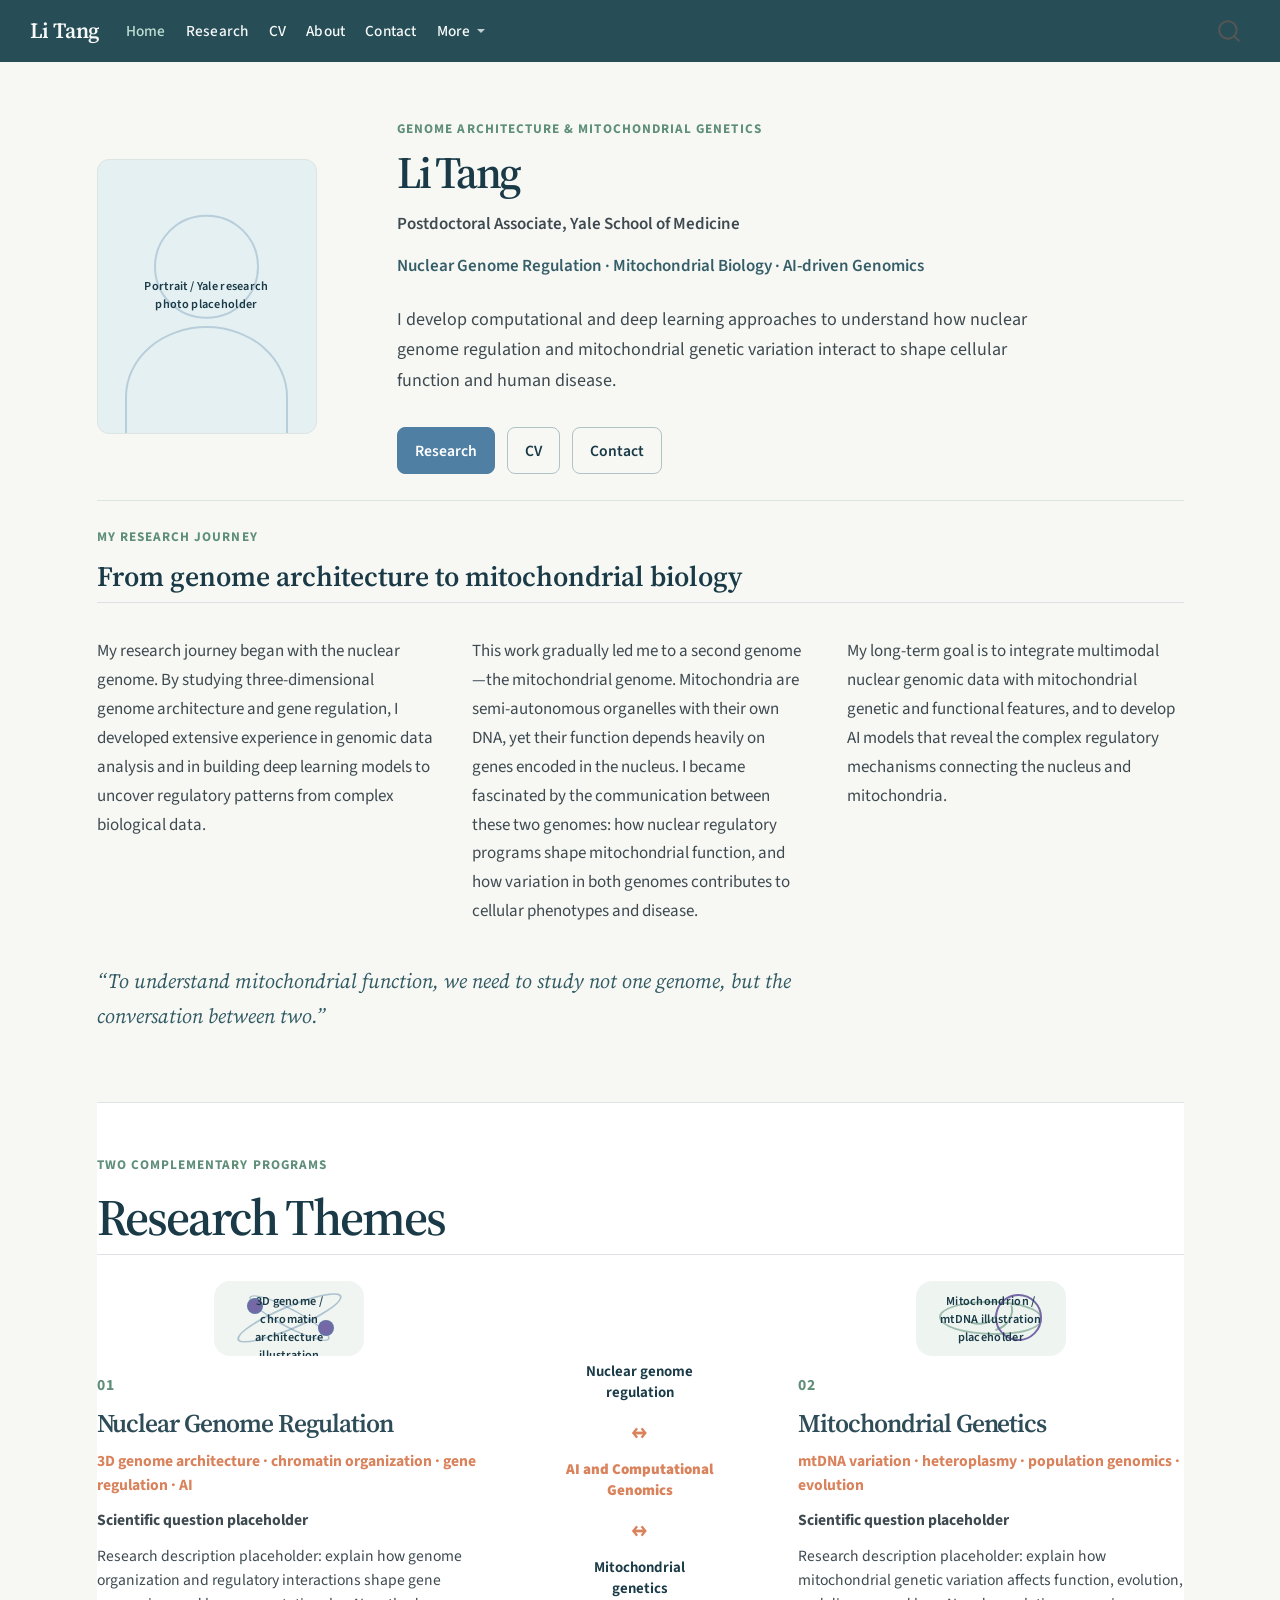
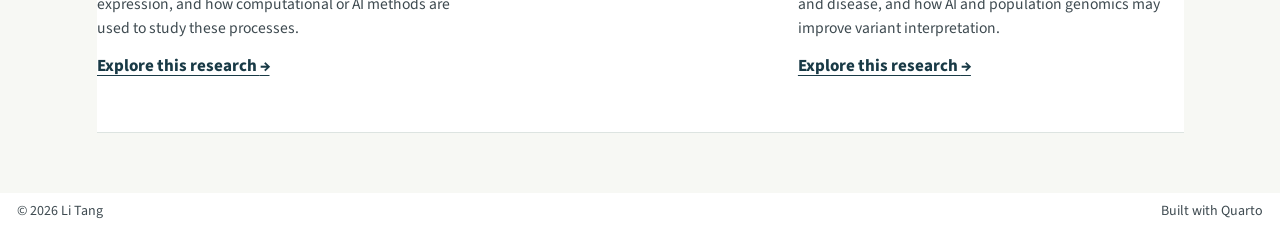
==== commit 06eb5276: "Widen homepage introduction layout" ====
--- a/docs/index.html
+++ b/docs/index.html
@@ -172,9 +172,7 @@
       <p class="eyebrow">My Research Journey</p>
       <h2 id="about-work-title" class="anchored">From genome architecture to mitochondrial biology</h2>
       <p>My research journey began with the nuclear genome. By studying three-dimensional genome architecture and gene regulation, I developed extensive experience in genomic data analysis and in building deep learning models to uncover regulatory patterns from complex biological data.</p>
-
       <p>This work gradually led me to a second genome—the mitochondrial genome. Mitochondria are semi-autonomous organelles with their own DNA, yet their function depends heavily on genes encoded in the nucleus. I became fascinated by the communication between these two genomes: how nuclear regulatory programs shape mitochondrial function, and how variation in both genomes contributes to cellular phenotypes and disease.</p>
-
       <p>My long-term goal is to integrate multimodal nuclear genomic data with mitochondrial genetic and functional features, and to develop AI models that reveal the complex regulatory mechanisms connecting the nucleus and mitochondria.</p>
       <p class="pull-quote">“To understand mitochondrial function, we need to study not one genome, but the conversation between two.”</p>
     </div>
--- a/docs/styles.css
+++ b/docs/styles.css
@@ -139,7 +139,13 @@
 }
 
 /* Compact three-part research layout. */
+.hero-section { padding-bottom:clamp(2rem,4vw,3rem); }
 .compact-intro { margin-top:clamp(1rem,2vw,1.5rem); padding-top:clamp(1rem,2vw,1.5rem); }
+.compact-intro .narrow-copy { display:grid; grid-template-columns:repeat(3,minmax(0,1fr)); column-gap:clamp(1.5rem,3vw,3rem); max-width:none; }
+.compact-intro .eyebrow,.compact-intro h2,.compact-intro .pull-quote { grid-column:1/-1; }
+.compact-intro h2 { margin-top:0; }
+.compact-intro .narrow-copy > p:not(.eyebrow):not(.pull-quote) { max-width:none; margin-top:1rem; }
+.compact-intro .pull-quote { max-width:72ch; margin-top:1.25rem; }
 .themes-section { margin-right:-48px; margin-left:-48px; padding:clamp(2rem,4vw,3rem) 48px; }
 .themes-section .section-heading { margin-bottom:1.5rem; }
 .research-directions { display:grid; grid-template-columns:minmax(0,1fr) minmax(180px,0.62fr) minmax(0,1fr); gap:clamp(1.25rem,3vw,2.75rem); align-items:center; }
@@ -153,7 +159,7 @@
 .research-connection span { max-width:15ch; }
 .research-connection strong { color:var(--mitochondrial-orange); }
 .connection-arrow { color:var(--mitochondrial-orange); font-size:1.4rem; font-weight:700; }
-@media (max-width:800px) { .themes-section { margin-right:-18px; margin-left:-18px; padding-right:18px; padding-left:18px; } .research-directions { grid-template-columns:1fr; } .research-connection { flex-direction:row; flex-wrap:wrap; } .research-connection span { max-width:none; } }
+@media (max-width:800px) { .compact-intro .narrow-copy { display:block; } .compact-intro .narrow-copy > p:not(.eyebrow):not(.pull-quote) { margin-top:1rem; } .themes-section { margin-right:-18px; margin-left:-18px; padding-right:18px; padding-left:18px; } .research-directions { grid-template-columns:1fr; } .research-connection { flex-direction:row; flex-wrap:wrap; } .research-connection span { max-width:none; } }
 @media (max-width:520px) { .themes-section { margin-right:-14px; margin-left:-14px; padding-right:14px; padding-left:14px; } }
 
 /* Quiet, laboratory-inspired site chrome. */
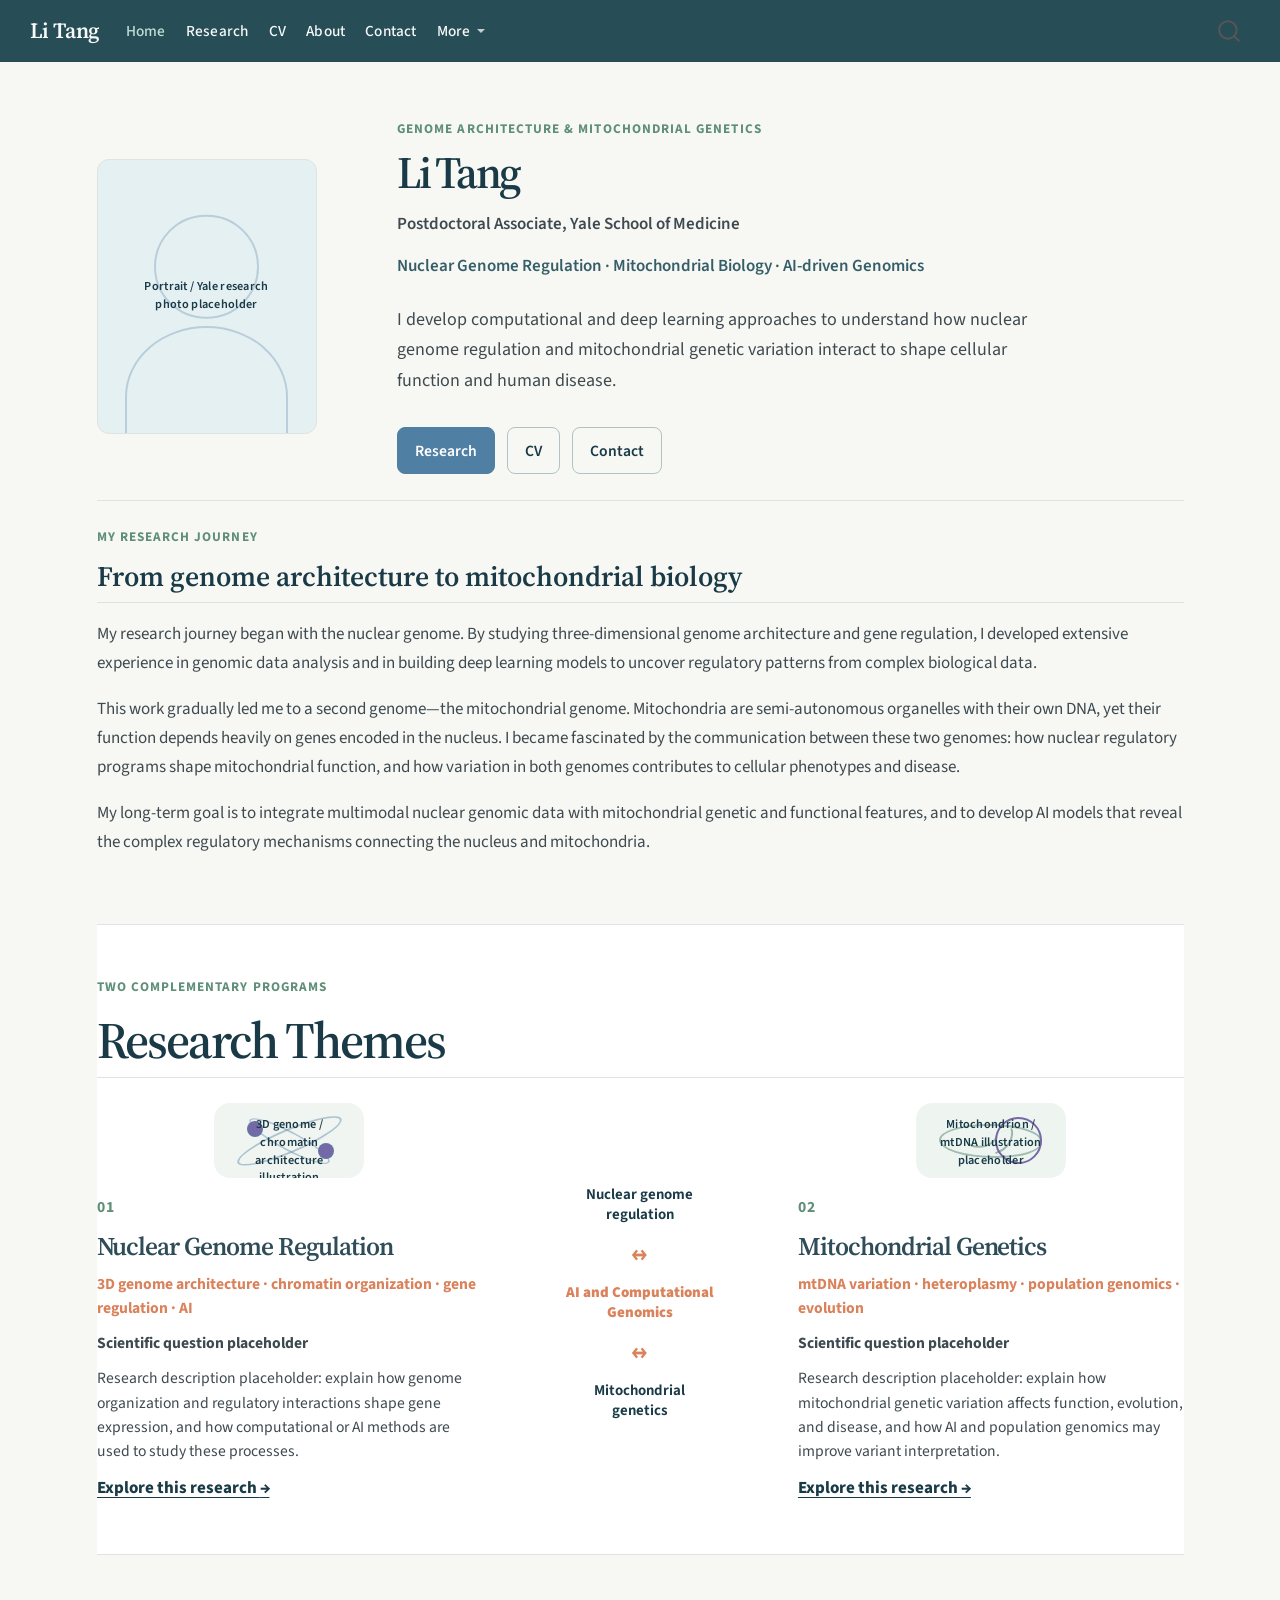
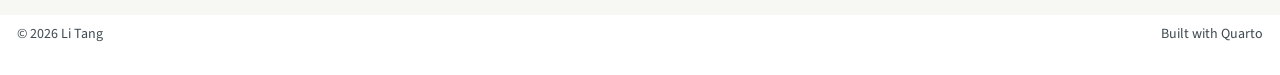
==== commit b6054dee: "Stack homepage introduction paragraphs" ====
--- a/docs/index.html
+++ b/docs/index.html
@@ -174,7 +174,6 @@
       <p>My research journey began with the nuclear genome. By studying three-dimensional genome architecture and gene regulation, I developed extensive experience in genomic data analysis and in building deep learning models to uncover regulatory patterns from complex biological data.</p>
       <p>This work gradually led me to a second genome—the mitochondrial genome. Mitochondria are semi-autonomous organelles with their own DNA, yet their function depends heavily on genes encoded in the nucleus. I became fascinated by the communication between these two genomes: how nuclear regulatory programs shape mitochondrial function, and how variation in both genomes contributes to cellular phenotypes and disease.</p>
       <p>My long-term goal is to integrate multimodal nuclear genomic data with mitochondrial genetic and functional features, and to develop AI models that reveal the complex regulatory mechanisms connecting the nucleus and mitochondria.</p>
-      <p class="pull-quote">“To understand mitochondrial function, we need to study not one genome, but the conversation between two.”</p>
     </div>
   </div>
 </section>
--- a/docs/styles.css
+++ b/docs/styles.css
@@ -141,11 +141,9 @@
 /* Compact three-part research layout. */
 .hero-section { padding-bottom:clamp(2rem,4vw,3rem); }
 .compact-intro { margin-top:clamp(1rem,2vw,1.5rem); padding-top:clamp(1rem,2vw,1.5rem); }
-.compact-intro .narrow-copy { display:grid; grid-template-columns:repeat(3,minmax(0,1fr)); column-gap:clamp(1.5rem,3vw,3rem); max-width:none; }
-.compact-intro .eyebrow,.compact-intro h2,.compact-intro .pull-quote { grid-column:1/-1; }
+.compact-intro .narrow-copy { max-width:none; }
 .compact-intro h2 { margin-top:0; }
-.compact-intro .narrow-copy > p:not(.eyebrow):not(.pull-quote) { max-width:none; margin-top:1rem; }
-.compact-intro .pull-quote { max-width:72ch; margin-top:1.25rem; }
+.compact-intro .narrow-copy > p:not(.eyebrow) { max-width:none; margin-top:1rem; }
 .themes-section { margin-right:-48px; margin-left:-48px; padding:clamp(2rem,4vw,3rem) 48px; }
 .themes-section .section-heading { margin-bottom:1.5rem; }
 .research-directions { display:grid; grid-template-columns:minmax(0,1fr) minmax(180px,0.62fr) minmax(0,1fr); gap:clamp(1.25rem,3vw,2.75rem); align-items:center; }
@@ -159,7 +157,7 @@
 .research-connection span { max-width:15ch; }
 .research-connection strong { color:var(--mitochondrial-orange); }
 .connection-arrow { color:var(--mitochondrial-orange); font-size:1.4rem; font-weight:700; }
-@media (max-width:800px) { .compact-intro .narrow-copy { display:block; } .compact-intro .narrow-copy > p:not(.eyebrow):not(.pull-quote) { margin-top:1rem; } .themes-section { margin-right:-18px; margin-left:-18px; padding-right:18px; padding-left:18px; } .research-directions { grid-template-columns:1fr; } .research-connection { flex-direction:row; flex-wrap:wrap; } .research-connection span { max-width:none; } }
+@media (max-width:800px) { .themes-section { margin-right:-18px; margin-left:-18px; padding-right:18px; padding-left:18px; } .research-directions { grid-template-columns:1fr; } .research-connection { flex-direction:row; flex-wrap:wrap; } .research-connection span { max-width:none; } }
 @media (max-width:520px) { .themes-section { margin-right:-14px; margin-left:-14px; padding-right:14px; padding-left:14px; } }
 
 /* Quiet, laboratory-inspired site chrome. */
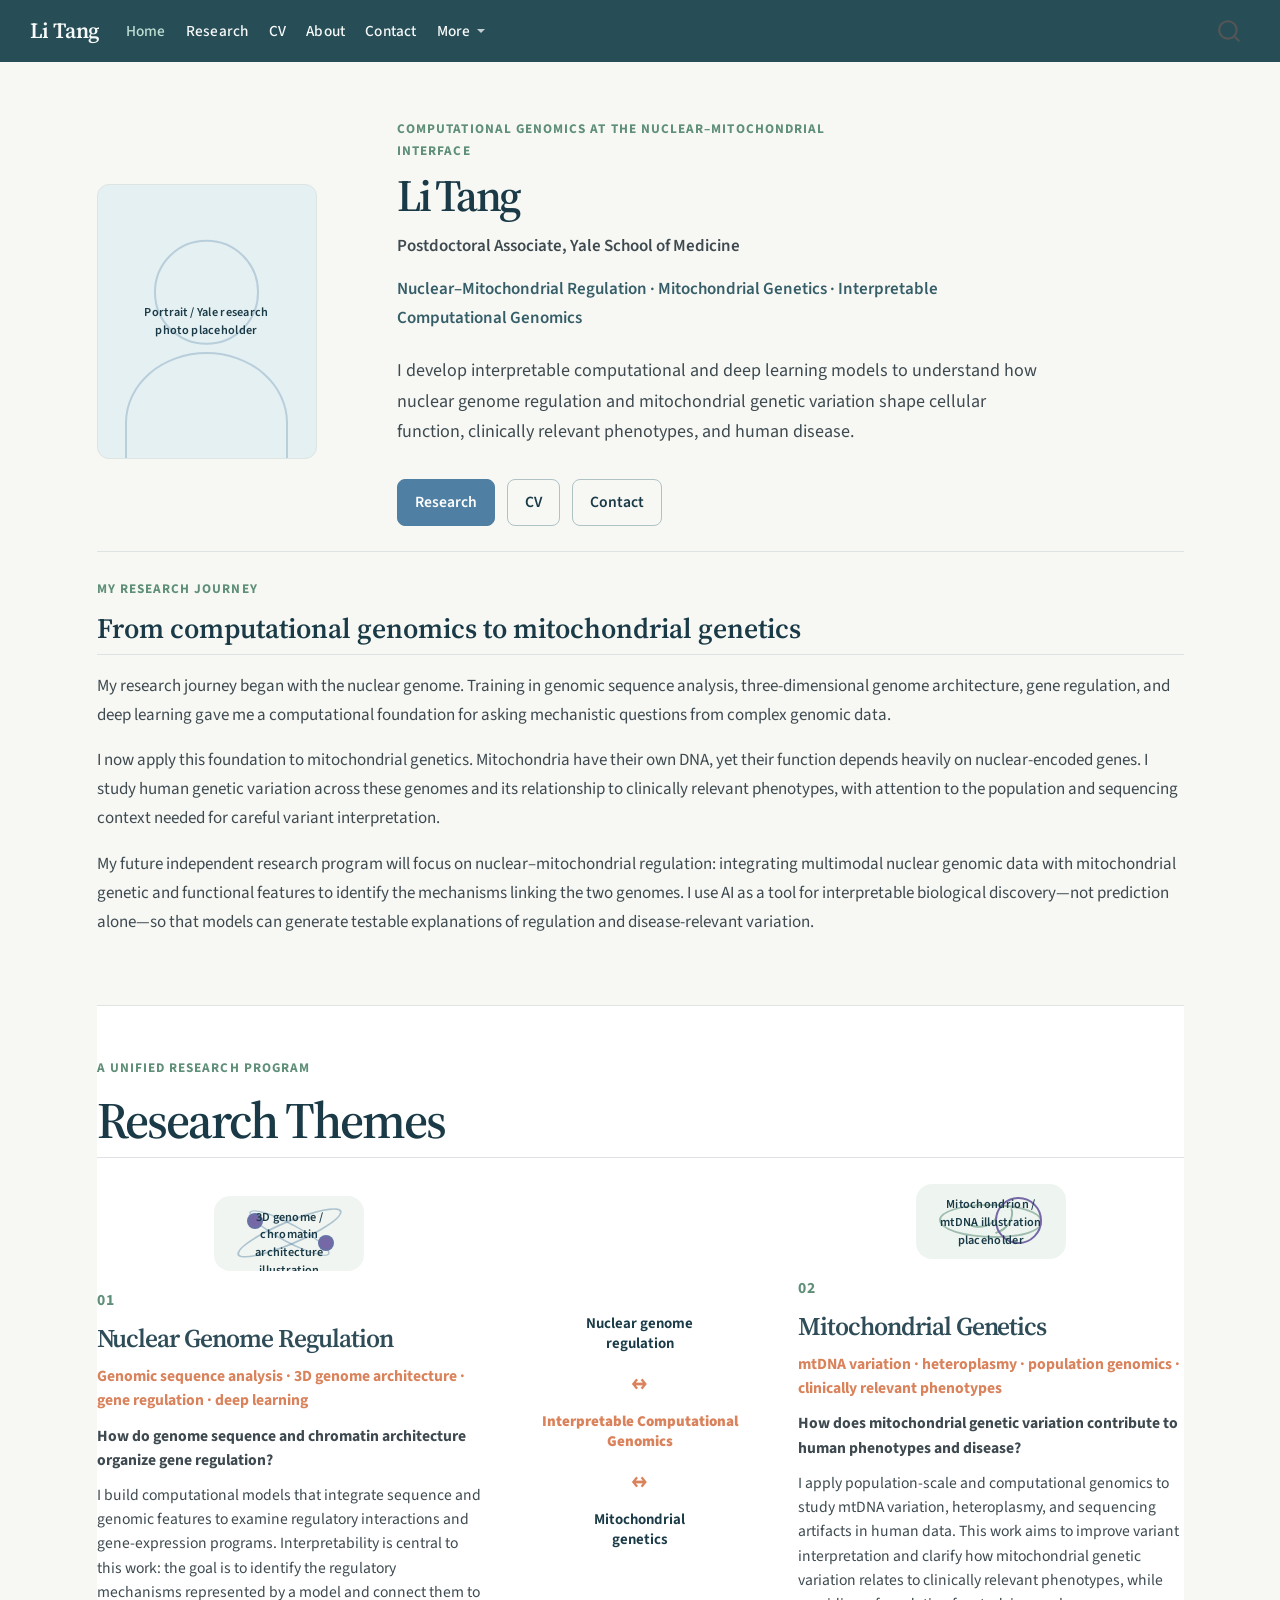
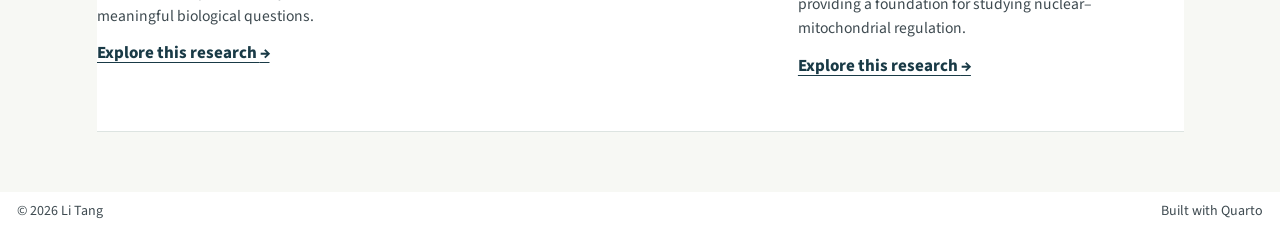
==== commit d662f712: "Revise homepage research narrative" ====
--- a/docs/index.html
+++ b/docs/index.html
@@ -154,11 +154,11 @@
       <span>Portrait / Yale research photo placeholder</span>
     </div>
     <div class="hero-copy">
-      <p class="eyebrow">Genome Architecture &amp; Mitochondrial Genetics</p>
+      <p class="eyebrow">Computational Genomics at the Nuclear–Mitochondrial Interface</p>
       <h1 id="home-title">Li Tang</h1>
       <p class="position-placeholder">Postdoctoral Associate, Yale School of Medicine</p>
-      <p class="research-identity">Nuclear Genome Regulation <span aria-hidden="true">·</span> Mitochondrial Biology <span aria-hidden="true">·</span> AI-driven Genomics</p>
-      <p class="hero-introduction">I develop computational and deep learning approaches to understand how nuclear genome regulation and mitochondrial genetic variation interact to shape cellular function and human disease.</p>
+      <p class="research-identity">Nuclear–Mitochondrial Regulation <span aria-hidden="true">·</span> Mitochondrial Genetics <span aria-hidden="true">·</span> Interpretable Computational Genomics</p>
+      <p class="hero-introduction">I develop interpretable computational and deep learning models to understand how nuclear genome regulation and mitochondrial genetic variation shape cellular function, clinically relevant phenotypes, and human disease.</p>
       <div class="button-row" aria-label="Primary site links">
         <a class="custom-button" href="research.html">Research</a>
         <a class="custom-button secondary-button" href="cv.html">CV</a>
@@ -170,17 +170,19 @@
   <div class="intro-section compact-intro" aria-labelledby="about-work-title">
     <div class="narrow-copy">
       <p class="eyebrow">My Research Journey</p>
-      <h2 id="about-work-title" class="anchored">From genome architecture to mitochondrial biology</h2>
-      <p>My research journey began with the nuclear genome. By studying three-dimensional genome architecture and gene regulation, I developed extensive experience in genomic data analysis and in building deep learning models to uncover regulatory patterns from complex biological data.</p>
-      <p>This work gradually led me to a second genome—the mitochondrial genome. Mitochondria are semi-autonomous organelles with their own DNA, yet their function depends heavily on genes encoded in the nucleus. I became fascinated by the communication between these two genomes: how nuclear regulatory programs shape mitochondrial function, and how variation in both genomes contributes to cellular phenotypes and disease.</p>
-      <p>My long-term goal is to integrate multimodal nuclear genomic data with mitochondrial genetic and functional features, and to develop AI models that reveal the complex regulatory mechanisms connecting the nucleus and mitochondria.</p>
+      <h2 id="about-work-title" class="anchored">From computational genomics to mitochondrial genetics</h2>
+      <p>My research journey began with the nuclear genome. Training in genomic sequence analysis, three-dimensional genome architecture, gene regulation, and deep learning gave me a computational foundation for asking mechanistic questions from complex genomic data.</p>
+
+      <p>I now apply this foundation to mitochondrial genetics. Mitochondria have their own DNA, yet their function depends heavily on nuclear-encoded genes. I study human genetic variation across these genomes and its relationship to clinically relevant phenotypes, with attention to the population and sequencing context needed for careful variant interpretation.</p>
+
+      <p>My future independent research program will focus on nuclear–mitochondrial regulation: integrating multimodal nuclear genomic data with mitochondrial genetic and functional features to identify the mechanisms linking the two genomes. I use AI as a tool for interpretable biological discovery—not prediction alone—so that models can generate testable explanations of regulation and disease-relevant variation.</p>
     </div>
   </div>
 </section>
 
 <section class="home-section themes-section" aria-labelledby="themes-title">
   <div class="section-heading">
-    <p class="eyebrow">Two complementary programs</p>
+    <p class="eyebrow">A unified research program</p>
     <h2 id="themes-title" class="anchored">Research Themes</h2>
   </div>
   <div class="research-directions">
@@ -193,22 +195,22 @@
       <div class="research-copy">
         <p class="theme-number">01</p>
         <h3 class="anchored">Nuclear Genome Regulation</h3>
-        <p class="theme-subtitle">3D genome architecture · chromatin organization · gene regulation · AI</p>
-        <p><strong>Scientific question placeholder</strong></p>
-        <p>Research description placeholder: explain how genome organization and regulatory interactions shape gene expression, and how computational or AI methods are used to study these processes.</p>
+        <p class="theme-subtitle">Genomic sequence analysis · 3D genome architecture · gene regulation · deep learning</p>
+        <p><strong>How do genome sequence and chromatin architecture organize gene regulation?</strong></p>
+        <p>I build computational models that integrate sequence and genomic features to examine regulatory interactions and gene-expression programs. Interpretability is central to this work: the goal is to identify the regulatory mechanisms represented by a model and connect them to meaningful biological questions.</p>
         <a class="text-link" href="research.html#nuclear-genome-regulation-and-3d-genome-architecture">Explore this research <span aria-hidden="true">→</span></a>
       </div>
     </article>
     <div class="research-connection" aria-label="The two research directions are connected through AI and computational genomics">
-      <span>Nuclear genome regulation</span><span class="connection-arrow" aria-hidden="true">↔</span><strong>AI and Computational Genomics</strong><span class="connection-arrow" aria-hidden="true">↔</span><span>Mitochondrial genetics</span>
+      <span>Nuclear genome regulation</span><span class="connection-arrow" aria-hidden="true">↔</span><strong>Interpretable Computational Genomics</strong><span class="connection-arrow" aria-hidden="true">↔</span><span>Mitochondrial genetics</span>
     </div>
     <article class="research-panel mitochondrial-panel">
       <div class="research-copy">
         <p class="theme-number">02</p>
         <h3 class="anchored">Mitochondrial Genetics</h3>
-        <p class="theme-subtitle">mtDNA variation · heteroplasmy · population genomics · evolution</p>
-        <p><strong>Scientific question placeholder</strong></p>
-        <p>Research description placeholder: explain how mitochondrial genetic variation affects function, evolution, and disease, and how AI and population genomics may improve variant interpretation.</p>
+        <p class="theme-subtitle">mtDNA variation · heteroplasmy · population genomics · clinically relevant phenotypes</p>
+        <p><strong>How does mitochondrial genetic variation contribute to human phenotypes and disease?</strong></p>
+        <p>I apply population-scale and computational genomics to study mtDNA variation, heteroplasmy, and sequencing artifacts in human data. This work aims to improve variant interpretation and clarify how mitochondrial genetic variation relates to clinically relevant phenotypes, while providing a foundation for studying nuclear–mitochondrial regulation.</p>
         <a class="text-link" href="research.html#mitochondrial-genetics-and-biology">Explore this research <span aria-hidden="true">→</span></a>
       </div>
       <!-- TODO: Replace with final mitochondrial illustration. -->
@@ -643,4 +645,4 @@
 
 
 
-</body></html>+</body></html>
--- a/docs/styles.css
+++ b/docs/styles.css
@@ -157,7 +157,7 @@
 .research-connection span { max-width:15ch; }
 .research-connection strong { color:var(--mitochondrial-orange); }
 .connection-arrow { color:var(--mitochondrial-orange); font-size:1.4rem; font-weight:700; }
-@media (max-width:800px) { .themes-section { margin-right:-18px; margin-left:-18px; padding-right:18px; padding-left:18px; } .research-directions { grid-template-columns:1fr; } .research-connection { flex-direction:row; flex-wrap:wrap; } .research-connection span { max-width:none; } }
+@media (max-width:800px) { .compact-intro .narrow-copy { display:block; } .compact-intro .narrow-copy > p:not(.eyebrow):not(.pull-quote) { margin-top:1rem; } .themes-section { margin-right:-18px; margin-left:-18px; padding-right:18px; padding-left:18px; } .research-directions { grid-template-columns:1fr; } .research-connection { flex-direction:row; flex-wrap:wrap; } .research-connection span { max-width:none; } }
 @media (max-width:520px) { .themes-section { margin-right:-14px; margin-left:-14px; padding-right:14px; padding-left:14px; } }
 
 /* Quiet, laboratory-inspired site chrome. */
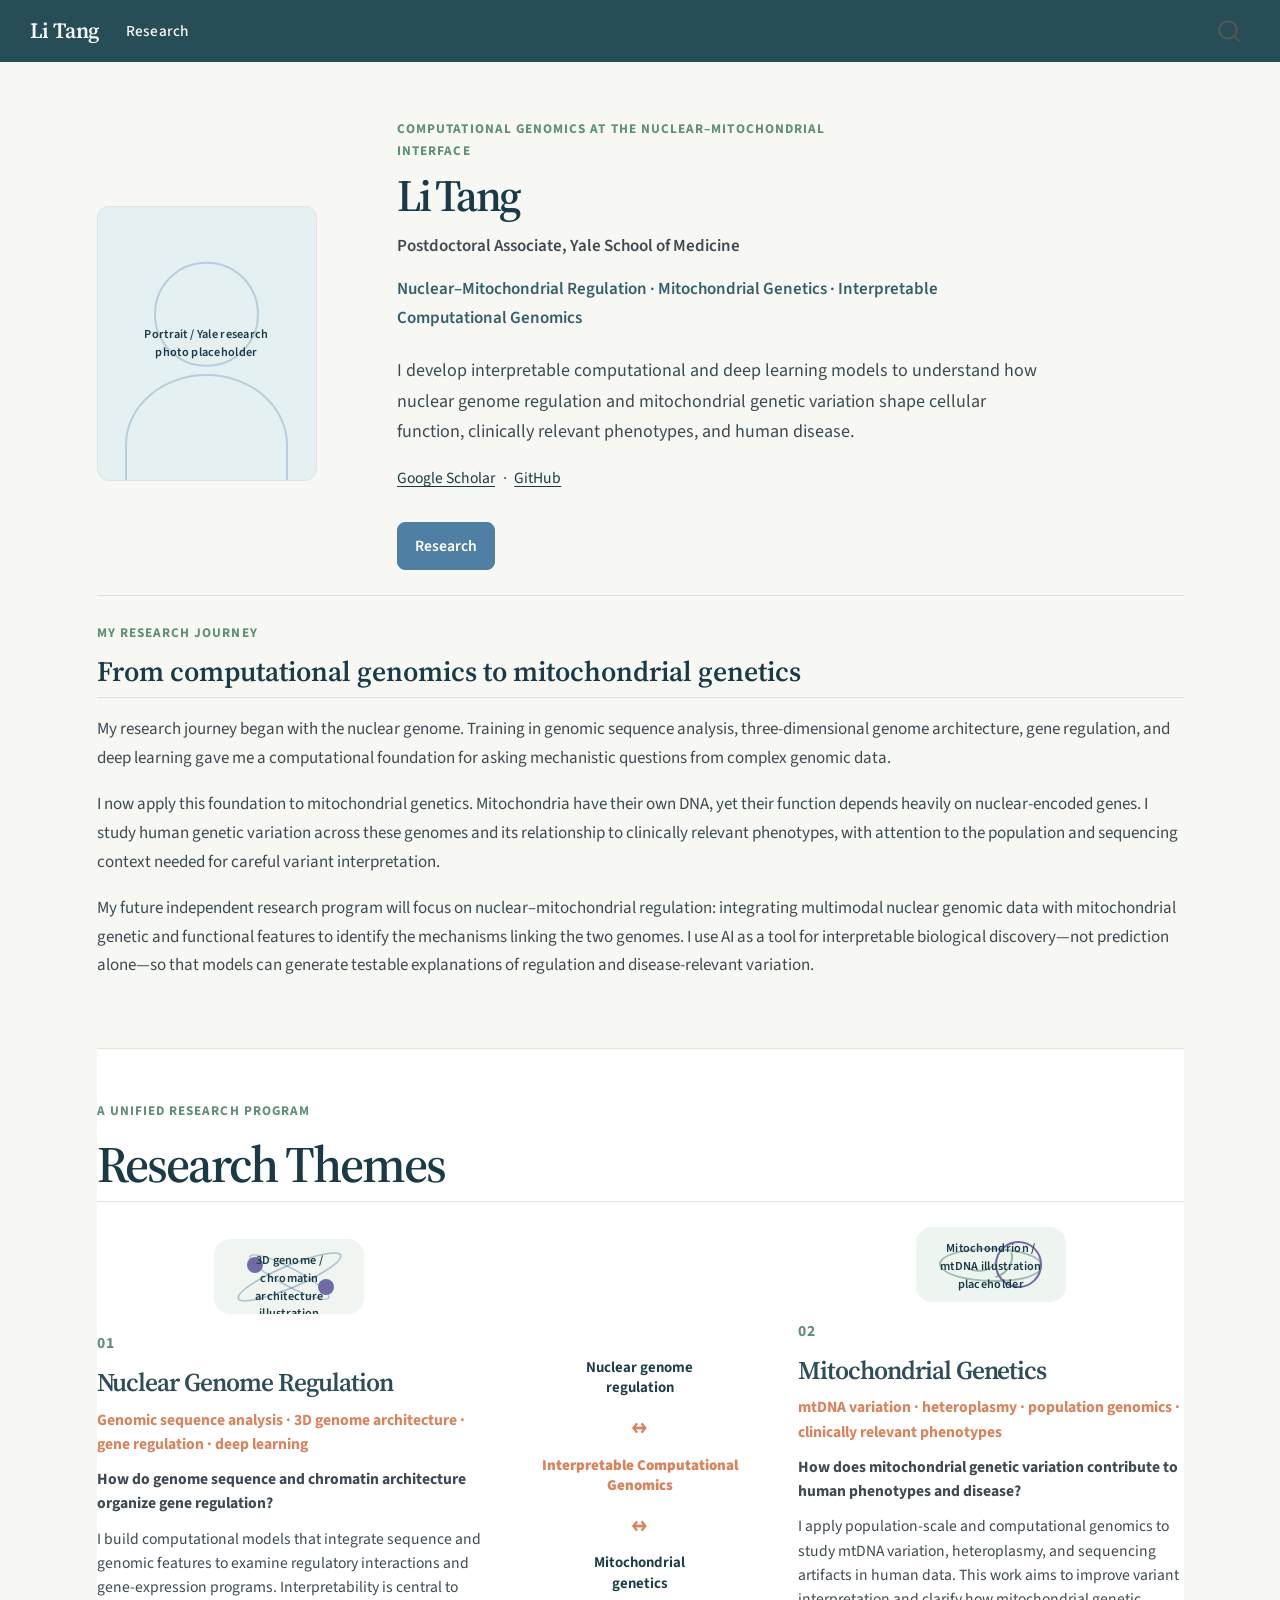
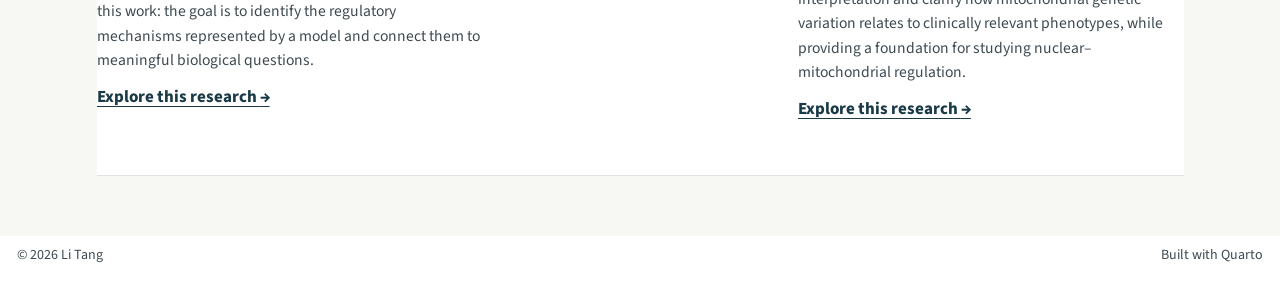
==== commit 33639472: "Simplify research-focused navigation" ====
--- a/docs/index.html
+++ b/docs/index.html
@@ -93,40 +93,9 @@
           <div class="collapse navbar-collapse" id="navbarCollapse">
             <ul class="navbar-nav navbar-nav-scroll me-auto">
   <li class="nav-item">
-    <a class="nav-link active" href="./index.html" aria-current="page"> 
-<span class="menu-text">Home</span></a>
-  </li>  
-  <li class="nav-item">
     <a class="nav-link" href="./research.html"> 
 <span class="menu-text">Research</span></a>
   </li>  
-  <li class="nav-item">
-    <a class="nav-link" href="./cv.html"> 
-<span class="menu-text">CV</span></a>
-  </li>  
-  <li class="nav-item">
-    <a class="nav-link" href="./about.html"> 
-<span class="menu-text">About</span></a>
-  </li>  
-  <li class="nav-item">
-    <a class="nav-link" href="./contact.html"> 
-<span class="menu-text">Contact</span></a>
-  </li>  
-  <li class="nav-item dropdown ">
-    <a class="nav-link dropdown-toggle" href="#" id="nav-menu-more" role="link" data-bs-toggle="dropdown" aria-expanded="false">
- <span class="menu-text">More</span>
-    </a>
-    <ul class="dropdown-menu" aria-labelledby="nav-menu-more">    
-        <li>
-    <a class="dropdown-item" href="./tutorials.html">
- <span class="dropdown-text">Tutorials</span></a>
-  </li>  
-        <li>
-    <a class="dropdown-item" href="./resources.html">
- <span class="dropdown-text">Resources</span></a>
-  </li>  
-    </ul>
-  </li>
 </ul>
           </div> <!-- /navcollapse -->
             <div class="quarto-navbar-tools">
@@ -159,10 +128,9 @@
       <p class="position-placeholder">Postdoctoral Associate, Yale School of Medicine</p>
       <p class="research-identity">Nuclear–Mitochondrial Regulation <span aria-hidden="true">·</span> Mitochondrial Genetics <span aria-hidden="true">·</span> Interpretable Computational Genomics</p>
       <p class="hero-introduction">I develop interpretable computational and deep learning models to understand how nuclear genome regulation and mitochondrial genetic variation shape cellular function, clinically relevant phenotypes, and human disease.</p>
+      <p class="profile-links" aria-label="Academic profiles"><a href="https://scholar.google.com/citations?user=3zkQ6d0AAAAJ">Google Scholar</a><span aria-hidden="true">·</span><a href="https://github.com/LiTang1013">GitHub</a></p>
       <div class="button-row" aria-label="Primary site links">
         <a class="custom-button" href="research.html">Research</a>
-        <a class="custom-button secondary-button" href="cv.html">CV</a>
-        <a class="custom-button secondary-button" href="contact.html">Contact</a>
       </div>
     </div>
   </div>
@@ -645,4 +613,4 @@
 
 
 
-</body></html>
+</body></html>
--- a/docs/styles.css
+++ b/docs/styles.css
@@ -28,6 +28,9 @@
 .position-placeholder { margin:.8rem 0; color:var(--text); font-weight:600; }
 .research-identity { color:#365E68; font-weight:600; }
 .hero-introduction { margin-top:1.4rem; font-size:1.06rem; }
+.profile-links { display:flex; flex-wrap:wrap; gap:.45rem; margin:.9rem 0 0; color:var(--muted); font-size:.92rem; font-weight:600; }
+.profile-links a { color:var(--heading); text-decoration-thickness:1px; text-underline-offset:3px; }
+.profile-links a:hover { color:var(--mitochondrial-orange); }
 .button-row { display:flex; flex-wrap:wrap; gap:.7rem; margin-top:1.8rem; }
 .custom-button { display:inline-flex; align-items:center; justify-content:center; min-height:43px; padding:.55rem 1rem; border:1px solid var(--nuclear); border-radius:8px; background:var(--nuclear); color:#FFFFFF; font-family:"Source Sans 3",Arial,sans-serif; font-size:.92rem; font-weight:600; text-decoration:none; transition:background-color .15s ease,transform .15s ease; }
 .custom-button:hover { background:#3F6F91; border-color:#3F6F91; color:#FFFFFF; text-decoration:none; transform:translateY(-1px); }
